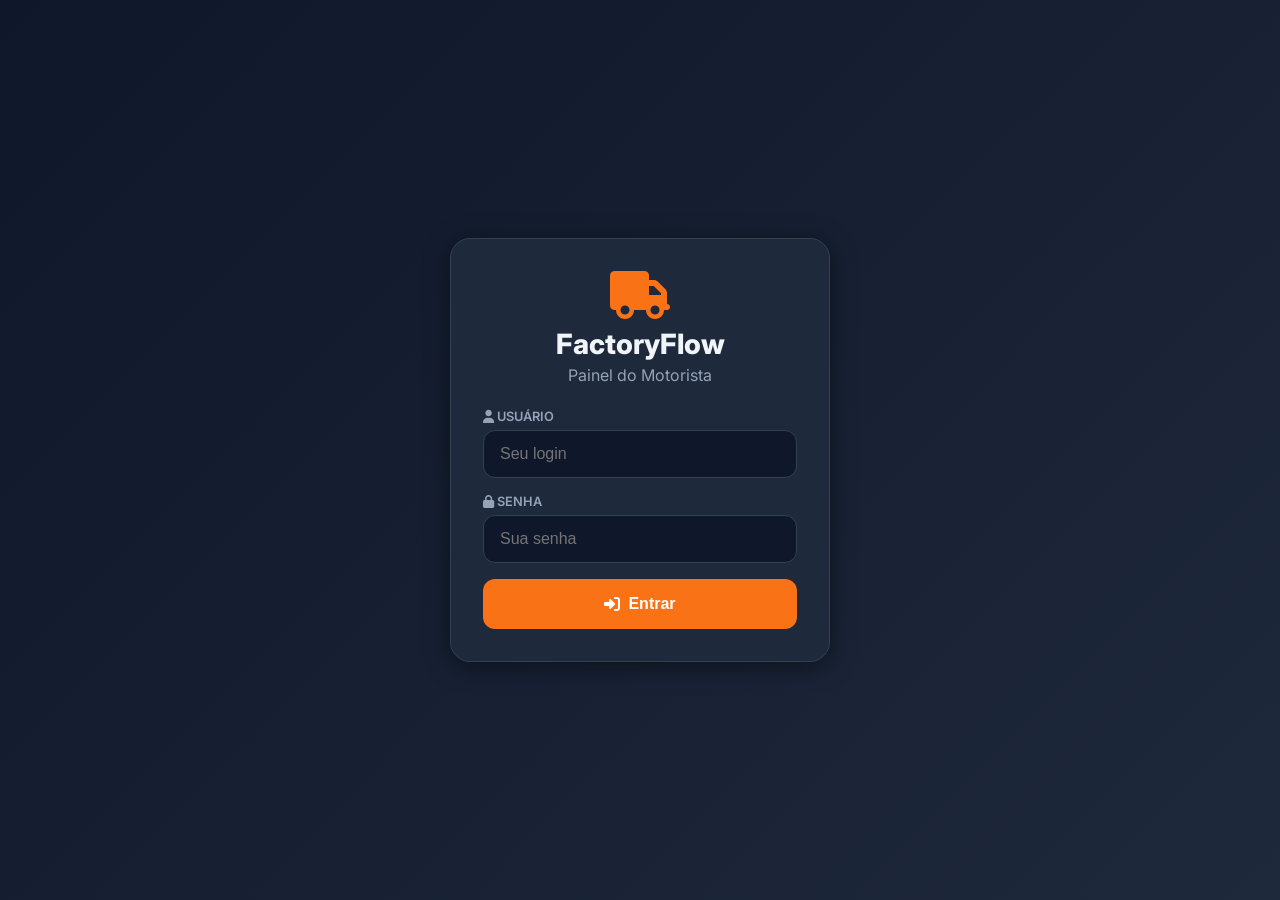
==== driver.html @ 695cf926 "Snapshot inicial do frontend FactoryFlow" ====
<!DOCTYPE html>
<html lang="pt-BR">
<head>
  <meta charset="UTF-8" />
  <meta name="viewport" content="width=device-width, initial-scale=1.0, maximum-scale=1.0, user-scalable=no" />
  <title>FactoryFlow – Motorista</title>
  <link rel="stylesheet" href="https://cdn.jsdelivr.net/npm/@fortawesome/fontawesome-free@6.4.0/css/all.min.css" />
  <link href="https://fonts.googleapis.com/css2?family=Inter:wght@400;500;600;700;800&display=swap" rel="stylesheet" />
  <style>
    :root {
      --bg:#0f172a; --bg2:#1e293b; --bg3:#263249; --border:#334155;
      --text:#f1f5f9; --text2:#94a3b8; --blue:#3b82f6; --green:#22c55e;
      --yellow:#f59e0b; --red:#ef4444; --orange:#f97316; --radius:12px;
    }
    * { box-sizing:border-box; margin:0; padding:0; }
    body { font-family:'Inter',sans-serif; background:var(--bg); color:var(--text); min-height:100vh; }

    /* LOGIN */
    #driverLogin {
      display:flex; align-items:center; justify-content:center;
      min-height:100vh;
      background:linear-gradient(135deg,#0f172a 0%,#1e293b 100%);
      padding:1.5rem;
    }
    .login-card {
      background:var(--bg2); border:1px solid var(--border);
      border-radius:20px; padding:2rem; width:100%; max-width:380px;
      box-shadow:0 4px 24px rgba(0,0,0,.5);
    }
    .login-logo { text-align:center; margin-bottom:1.5rem; }
    .login-logo i { font-size:3rem; color:var(--orange); }
    .login-logo h1 { font-size:1.75rem; font-weight:800; margin-top:.5rem; }
    .login-logo p  { color:var(--text2); margin-top:.25rem; }
    .form-group { margin-bottom:1rem; }
    .form-group label { display:block; font-size:.8rem; font-weight:600; color:var(--text2); margin-bottom:.375rem; text-transform:uppercase; }
    .form-group input {
      width:100%; background:var(--bg); border:1px solid var(--border); color:var(--text);
      padding:.875rem 1rem; border-radius:var(--radius); font-size:1rem;
    }
    .form-group input:focus { outline:none; border-color:var(--orange); }
    .btn-login {
      width:100%; background:var(--orange); color:white; border:none;
      padding:1rem; border-radius:var(--radius); font-size:1rem; font-weight:700;
      cursor:pointer; display:flex; align-items:center; justify-content:center; gap:.5rem;
    }
    .btn-login:disabled { opacity:.6; }
    .login-error { background:rgba(239,68,68,.1); border:1px solid var(--red); color:var(--red); padding:.75rem; border-radius:8px; margin-bottom:1rem; font-size:.875rem; }

    /* APP */
    #driverApp { display:none; flex-direction:column; min-height:100vh; }
    .driver-header {
      background:var(--bg2); border-bottom:1px solid var(--border);
      padding:1rem 1.25rem;
      display:flex; align-items:center; justify-content:space-between;
      position:sticky; top:0; z-index:100;
    }
    .driver-header-name { font-size:1.1rem; font-weight:700; }
    .driver-header-greeting { font-size:.8rem; color:var(--text2); }
    .header-right { display:flex; align-items:center; gap:.75rem; }
    .live-dot-small {
      width:8px; height:8px; background:var(--green); border-radius:50%;
      animation:pulse 2s infinite;
    }
    @keyframes pulse { 0%,100%{opacity:1} 50%{opacity:.4} }
    .btn-logout-driver {
      background:rgba(239,68,68,.1); border:1px solid rgba(239,68,68,.3);
      color:var(--red); padding:.5rem .75rem; border-radius:8px;
      font-size:.8rem; cursor:pointer; font-weight:600;
    }

    .driver-content { padding:1.25rem; max-width:480px; margin:0 auto; flex:1; }

    /* Route selector */
    .route-selector { margin-bottom:1.25rem; }
    .route-selector label { font-size:.8rem; font-weight:600; color:var(--text2); text-transform:uppercase; margin-bottom:.5rem; display:block; }
    .route-selector select {
      width:100%; background:var(--bg2); border:1px solid var(--border); color:var(--text);
      padding:.875rem 1rem; border-radius:var(--radius); font-size:1rem;
    }

    /* Status bar */
    .route-status-bar {
      background:var(--bg2); border:1px solid var(--border); border-radius:var(--radius);
      padding:1rem; margin-bottom:1.5rem; display:flex; justify-content:space-around;
    }
    .route-stat { text-align:center; }
    .route-stat-num { font-size:1.75rem; font-weight:800; }
    .route-stat-label { font-size:.72rem; color:var(--text2); text-transform:uppercase; margin-top:.2rem; }

    /* Stops */
    .stops-list { display:flex; flex-direction:column; gap:.875rem; }
    .stop-card {
      background:var(--bg2); border:1px solid var(--border); border-radius:var(--radius); overflow:hidden;
      transition:border-color .2s;
    }
    .stop-card.stop-next { border-color:var(--orange); }
    .stop-card.stop-done { opacity:.6; }
    .stop-header { padding:.875rem 1rem; display:flex; align-items:center; gap:.875rem; }
    .stop-sequence {
      width:40px; height:40px; border-radius:50%;
      display:flex; align-items:center; justify-content:center;
      font-size:1.1rem; font-weight:800; flex-shrink:0;
      background:var(--blue); color:white;
    }
    .stop-card.stop-next .stop-sequence { background:var(--orange); }
    .stop-card.stop-done .stop-sequence { background:var(--green); }
    .stop-header-info { flex:1; }
    .stop-client { font-size:1rem; font-weight:700; }
    .stop-card.stop-next .stop-client { color:var(--orange); }
    .stop-city { font-size:.85rem; color:var(--text2); margin-top:.15rem; }
    .next-badge { background:var(--orange); color:white; font-size:.7rem; font-weight:700; padding:.2rem .6rem; border-radius:10px; }

    .stop-body { padding:0 1rem 1rem; }
    .stop-details { display:grid; grid-template-columns:1fr 1fr; gap:.5rem; margin-bottom:.875rem; }
    .stop-detail { background:var(--bg3); border-radius:8px; padding:.625rem .75rem; }
    .stop-detail-label { font-size:.7rem; color:var(--text2); text-transform:uppercase; margin-bottom:.2rem; }
    .stop-detail-value { font-size:.9rem; font-weight:600; }
    .stop-address { display:flex; align-items:flex-start; gap:.5rem; background:var(--bg3); border-radius:8px; padding:.625rem .75rem; font-size:.875rem; margin-bottom:.875rem; }
    .stop-address i { color:var(--red); margin-top:.1rem; flex-shrink:0; }
    .stop-actions { display:flex; gap:.625rem; }
    .btn-maps {
      flex:1; background:rgba(59,130,246,.15); border:1px solid rgba(59,130,246,.4);
      color:var(--blue); padding:.75rem; border-radius:var(--radius);
      font-size:.875rem; font-weight:600; cursor:pointer;
      display:flex; align-items:center; justify-content:center; gap:.5rem; text-decoration:none;
    }
    .btn-confirm {
      flex:2; background:var(--green); border:none; color:white;
      padding:.75rem; border-radius:var(--radius); font-size:.875rem; font-weight:700;
      cursor:pointer; display:flex; align-items:center; justify-content:center; gap:.5rem;
    }
    .btn-confirm:disabled { opacity:.6; }
    .stop-done-badge {
      background:rgba(34,197,94,.1); border:1px solid rgba(34,197,94,.3); color:var(--green);
      padding:.75rem; border-radius:var(--radius); text-align:center;
      font-size:.875rem; font-weight:600; display:flex; align-items:center; justify-content:center; gap:.5rem;
    }
    .no-routes { text-align:center; padding:3rem; color:var(--text2); }
    .no-routes i { font-size:3.5rem; opacity:.3; margin-bottom:1rem; display:block; }
    .route-complete { text-align:center; padding:2rem 1rem; }
    .route-complete i { font-size:4rem; color:var(--green); margin-bottom:1rem; display:block; }
    .route-complete h2 { font-size:1.5rem; font-weight:800; margin-bottom:.5rem; }
    .route-complete p { color:var(--text2); }

    /* Loading */
    #loadingOverlay {
      display:none; position:fixed; inset:0; background:rgba(0,0,0,.7);
      z-index:9999; align-items:center; justify-content:center;
    }
    .loading-box { text-align:center; }
    .loading-spinner {
      width:48px; height:48px; border:4px solid rgba(255,255,255,.2);
      border-top-color:var(--orange); border-radius:50%;
      animation:spin .8s linear infinite; margin:0 auto 1rem;
    }
    @keyframes spin { to { transform:rotate(360deg); } }
    .loading-text { color:white; font-weight:600; }
  </style>
</head>
<body>

<div id="loadingOverlay">
  <div class="loading-box">
    <div class="loading-spinner"></div>
    <div class="loading-text">Carregando...</div>
  </div>
</div>

<!-- LOGIN -->
<div id="driverLogin">
  <div class="login-card">
    <div class="login-logo">
      <i class="fas fa-truck"></i>
      <h1>FactoryFlow</h1>
      <p>Painel do Motorista</p>
    </div>
    <div id="driverLoginError" class="login-error" style="display:none">
      <i class="fas fa-exclamation-triangle"></i> Usuário ou senha inválidos
    </div>
    <form onsubmit="loginDriver(event)">
      <div class="form-group">
        <label><i class="fas fa-user"></i> Usuário</label>
        <input type="text" id="driverLoginUser" placeholder="Seu login" required autocomplete="username" />
      </div>
      <div class="form-group">
        <label><i class="fas fa-lock"></i> Senha</label>
        <input type="password" id="driverLoginPass" placeholder="Sua senha" required autocomplete="current-password" />
      </div>
      <button type="submit" id="btnLoginDriver" class="btn-login">
        <i class="fas fa-sign-in-alt"></i> Entrar
      </button>
    </form>
  </div>
</div>

<!-- APP -->
<div id="driverApp">
  <div class="driver-header">
    <div>
      <div class="driver-header-greeting">Olá,</div>
      <div class="driver-header-name" id="driverName">Motorista</div>
    </div>
    <div class="header-right">
      <div class="live-dot-small" title="Atualização automática"></div>
      <button onclick="logoutDriver()" class="btn-logout-driver"><i class="fas fa-sign-out-alt"></i> Sair</button>
    </div>
  </div>
  <div class="driver-content">
    <div id="driverContent"></div>
  </div>
</div>

<script>
// ===================================================
// DRIVER.JS – Painel do Motorista (via API compartilhada)
// ===================================================

let driverUser = null;
let _driverPollInterval = null;

const DRIVER_AUTH_API = 'https://paintlab-backend-production.up.railway.app';
const DRIVER_DATA_API = 'https://app-producao-backend-production.up.railway.app';

// Token fixo do backend FactoryFlow/Produção.
// Esse backend usa FACTORYFLOW_API_TOKEN, não o JWT do PaintLab.
const FACTORYFLOW_API_TOKEN = 'INDUSCOLORSECURE9xA82kLmP2026';

function getDriverHeaders(extra = {}) {
  const jwt = sessionStorage.getItem('ff_token') || localStorage.getItem('ff_token') || '';
  return {
    ...extra,
    'Authorization': `Bearer ${jwt || FACTORYFLOW_API_TOKEN}`,
    'X-API-Key': FACTORYFLOW_API_TOKEN
  };
}

// ---- API helpers ----
async function driverApiGet(table, params = {}) {
  const qs = new URLSearchParams({ limit: 500, ...params }).toString();

  const res = await fetch(`${DRIVER_DATA_API}/api/tables/${table}?${qs}`, {
    headers: getDriverHeaders()
  });

  if (!res.ok) {
    const txt = await res.text().catch(() => '');
    throw new Error(`GET ${table} falhou (${res.status}) ${txt}`);
  }

  const json = await res.json();
  return json.data || [];
}

async function driverApiPut(table, id, data) {
  const res = await fetch(`${DRIVER_DATA_API}/api/tables/${table}/${id}`, {
    method: 'PUT',
    headers: getDriverHeaders({ 'Content-Type': 'application/json' }),
    body: JSON.stringify(data)
  });

  if (!res.ok) {
    const txt = await res.text().catch(() => '');
    throw new Error(`PUT ${table}/${id} falhou (${res.status}) ${txt}`);
  }

  return await res.json();
}


// ---- Produção/MySQL bridge helpers ----
// Os lotes manuais não ficam em ff_lots; eles vêm da tabela producao_lotes.
// Por isso, quando o motorista confirma entrega, precisamos atualizar também /api/producao/:id.
async function driverProductionGet(params = {}) {
  const qs = new URLSearchParams({ limit: 2000, ...params }).toString();
  const res = await fetch(`${DRIVER_DATA_API}/api/producao?${qs}`, {
    headers: getDriverHeaders()
  });

  if (!res.ok) {
    const txt = await res.text().catch(() => '');
    throw new Error(`GET producao falhou (${res.status}) ${txt}`);
  }

  const json = await res.json().catch(() => ({}));
  return json.data || [];
}

async function driverProductionPatch(id, data) {
  const res = await fetch(`${DRIVER_DATA_API}/api/producao/${id}`, {
    method: 'PATCH',
    headers: getDriverHeaders({ 'Content-Type': 'application/json' }),
    body: JSON.stringify(data)
  });

  if (!res.ok) {
    const txt = await res.text().catch(() => '');
    throw new Error(`PATCH producao/${id} falhou (${res.status}) ${txt}`);
  }

  return await res.json().catch(() => ({}));
}

function deserializeProductionLot(row) {
  const setor = String(row.setor_atual || '').trim().toLowerCase() || 'pronto';
  return {
    id: 'bridge_' + row.id,
    _source: 'mysql',
    _bridgeId: row.id,
    number: String(row.op || row.numero_pedido || ''),
    op: String(row.op || ''),
    orderId: 'bridge_order_' + String(row.numero_pedido || ''),
    orderNumber: String(row.numero_pedido || ''),
    pedido: String(row.numero_pedido || ''),
    pits_numero: String(row.numero_pedido || ''),
    client: String(row.cliente_nome || ''),
    cliente: String(row.cliente_nome || ''),
    city: String(row.cliente_cidade || ''),
    address: [row.cliente_endereco, row.cliente_bairro].filter(Boolean).join(', '),
    productCode: String(row.produto_codigo || ''),
    productType: String(row.tipo_lote || 'tinta').toLowerCase(),
    paint: String(row.produto_nome || row.produto_codigo || ''),
    qty: Number(row.quantidade) || 0,
    unit: 'Kg',
    priority: String(row.prioridade || 'normal').toLowerCase(),
    sector: setor,
    lotStatus: String(row.ff_lotStatus || '').trim() || (setor === 'entregue' ? 'finalizado' : 'idle'),
    deliveredAt: row.deliveredAt || null,
    history: []
  };
}

function showLoading(v) {
  document.getElementById('loadingOverlay').style.display = v ? 'flex' : 'none';
}

function deserializeRoute(row) {
  let lots = [];
  try { lots = typeof row.lots === 'string' ? JSON.parse(row.lots) : (row.lots || []); } catch(e) {}
  return { ...row, lots, createdAt: Number(row.createdAt)||0, departureTime: row.departureTime ? Number(row.departureTime) : null };
}

function deserializeLot(row) {
  let history = [];
  try { history = typeof row.history === 'string' ? JSON.parse(row.history) : (row.history || []); } catch(e) {}
  return { ...row, history, skipColor: row.skipColor===true||row.skipColor==='true', qty: Number(row.qty)||0 };
}

// ---- LOGIN ----
async function loginDriver(e) {
  e.preventDefault();

  const login = document.getElementById('driverLoginUser').value.trim().toLowerCase();
  const pass  = document.getElementById('driverLoginPass').value;
  const btn   = document.getElementById('btnLoginDriver');

  btn.disabled = true;
  btn.innerHTML = '<i class="fas fa-spinner fa-spin"></i> Entrando...';
  showLoading(true);

  try {
    const res = await fetch(`${DRIVER_AUTH_API}/api/login`, {
      method: 'POST',
      headers: { 'Content-Type': 'application/json' },
      body: JSON.stringify({ usuario: login, senha: pass })
    });

    const data = await res.json().catch(() => ({}));

    if (!res.ok || !data.ok || !data.user) {
      document.getElementById('driverLoginError').innerHTML =
        '<i class="fas fa-exclamation-triangle"></i> Usuário ou senha inválidos';
      document.getElementById('driverLoginError').style.display = 'block';
      return;
    }

    const user = data.user;
    const acesso = String(user.acesso_factoryflow || user.role || '').toLowerCase();

    if (acesso !== 'motorista' && acesso !== 'driver') {
      document.getElementById('driverLoginError').innerHTML =
        '<i class="fas fa-exclamation-triangle"></i> Este usuário não tem acesso ao painel do motorista.';
      document.getElementById('driverLoginError').style.display = 'block';
      return;
    }

    sessionStorage.setItem('ff_token', data.token || '');
    sessionStorage.setItem('ff_user', JSON.stringify(user));
    sessionStorage.setItem('ff_driver', JSON.stringify(user));

    document.getElementById('driverLoginError').style.display = 'none';

    driverUser = {
      id: user.id,
      name: user.nome || user.name || user.usuario || 'Motorista',
      login: user.usuario || login,
      role: 'driver'
    };

    showDriverApp();

  } catch(err) {
    alert('Erro de conexão: ' + err.message);
  } finally {
    btn.disabled = false;
    btn.innerHTML = '<i class="fas fa-sign-in-alt"></i> Entrar';
    showLoading(false);
  }
}

function logoutDriver() {
  if (_driverPollInterval) clearInterval(_driverPollInterval);

  try {
    sessionStorage.removeItem('ff_user');
    sessionStorage.removeItem('ff_token');
    sessionStorage.removeItem('ff_driver');
  } catch (_) {}

  driverUser = null;
  document.getElementById('driverApp').style.display = 'none';
  document.getElementById('driverLogin').style.display = 'flex';
}

async function showDriverApp() {
  document.getElementById('driverLogin').style.display = 'none';
  document.getElementById('driverApp').style.display = 'flex';
  document.getElementById('driverName').textContent = driverUser.name;
  await renderDriverContent();
  startDriverPolling();
}

// ---- POLLING em tempo real ----
function startDriverPolling() {
  if (_driverPollInterval) clearInterval(_driverPollInterval);
  _driverPollInterval = setInterval(async () => {
    try {
      await renderDriverContent(true); // silent = true
    } catch(e) {}
  }, 8000);
}

// ---- RENDER ----
async function renderDriverContent(silent = false) {
  if (!silent) showLoading(true);
  try {
    const [routesRaw] = await Promise.all([
      driverApiGet('ff_routes')
    ]);
    const routes = routesRaw
  .map(deserializeRoute)
  .filter(r => {
    const sameId =
      String(r.driverId || '') === String(driverUser.id || '');

    const sameName =
      String(r.driverName || '').trim().toLowerCase() ===
      String(driverUser.name || '').trim().toLowerCase();

    return (sameId || sameName) && r.status !== 'completed';
  });

    const content = document.getElementById('driverContent');

    if (routes.length === 0) {
      const completedCount = routesRaw
        .map(deserializeRoute)
        .filter(r => {
          const sameId =
            String(r.driverId || '') === String(driverUser.id || '');

          const sameName =
            String(r.driverName || '').trim().toLowerCase() ===
            String(driverUser.name || '').trim().toLowerCase();

          return (sameId || sameName) && r.status === 'completed';
        }).length;
      content.innerHTML = `
        <div class="no-routes">
          <i class="fas fa-truck"></i>
          <h3>Nenhuma entrega para hoje</h3>
          <p style="margin-top:.5rem">Você não possui rotas ativas no momento.</p>
          ${completedCount > 0 ? `<p style="margin-top:1rem;color:var(--green)"><i class="fas fa-check-circle"></i> ${completedCount} rota(s) concluída(s)</p>` : ''}
        </div>`;
      return;
    }

    // Guarda rotas em memória para usar em confirmDelivery
    window._driverRoutes = routes;

    let html = '';
    if (routes.length > 1) {
      html += `<div class="route-selector">
        <label><i class="fas fa-route"></i> Selecionar Rota</label>
        <select id="routeSelect" onchange="renderRouteDetail(this.value)">
          ${routes.map(r=>`<option value="${r.id}">Rota de ${formatDT(r.createdAt)} – ${r.lots.length} pedido(s)</option>`).join('')}
        </select>
      </div>`;
    }
    html += `<div id="routeDetail"></div>`;
    content.innerHTML = html;
    renderRouteDetail(routes[0].id);

  } catch(err) {
    if (!silent) alert('Erro ao carregar entregas: ' + err.message);
  } finally {
    if (!silent) showLoading(false);
  }
}

function htmlSafe(v) {
  return String(v ?? '')
    .replace(/&/g, '&amp;')
    .replace(/</g, '&lt;')
    .replace(/>/g, '&gt;')
    .replace(/"/g, '&quot;')
    .replace(/'/g, '&#039;');
}

function getStopKey(stop) {
  return String(stop.orderKey || stop.orderNumber || stop.lotId || stop.number || '').trim();
}

function getStopLotIds(stop) {
  if (Array.isArray(stop.lotIds)) return stop.lotIds.map(String);
  if (typeof stop.lotIds === 'string' && stop.lotIds.trim()) {
    try {
      const parsed = JSON.parse(stop.lotIds);
      if (Array.isArray(parsed)) return parsed.map(String);
    } catch (_) {
      return stop.lotIds.split(',').map(x => x.trim()).filter(Boolean).map(String);
    }
  }
  if (stop.lotId) return [String(stop.lotId)];
  return [];
}

function sameTextDriver(a, b) {
  return String(a || '').trim().toLowerCase() === String(b || '').trim().toLowerCase();
}

function lotBelongsToStop(lot, stop) {
  const lotIds = getStopLotIds(stop);
  if (lotIds.length && lotIds.includes(String(lot.id))) return true;

  const orderKeys = [stop.orderKey, stop.orderNumber, stop.number]
    .map(v => String(v || '').trim())
    .filter(Boolean);

  const lotOrderKeys = [lot.orderNumber, lot.pedido, lot.pits_numero, lot.orderId, lot.pedidoNumero]
    .map(v => String(v || '').trim())
    .filter(Boolean);

  if (orderKeys.length && lotOrderKeys.some(k => orderKeys.includes(k))) return true;

  // Fallback para rotas antigas: mesmo cliente em entrega/pronto, quando não veio lotIds.
  if (!lotIds.length && sameTextDriver(lot.client || lot.cliente, stop.client) && ['entrega','pronto'].includes(String(lot.sector || '').toLowerCase())) {
    return true;
  }

  return false;
}

function getStopLotNumbers(stop) {
  if (Array.isArray(stop.lotNumbers) && stop.lotNumbers.length) return stop.lotNumbers.map(String);
  if (stop.number) return [String(stop.number)];
  return [];
}

function renderRouteDetail(routeId) {
  const routes = window._driverRoutes || [];
  const route  = routes.find(r => r.id === routeId);
  if (!route) return;

  const div     = document.getElementById('routeDetail');
  const stops   = Array.isArray(route.lots) ? route.lots : [];
  const total   = stops.length;
  const isDeliveredStop = (s) => String(s.status || '').toLowerCase() === 'delivered' || !!s.deliveredAt;
  const done    = stops.filter(isDeliveredStop).length;
  const pending = stops.filter(s => !isDeliveredStop(s));
  const nextKey = pending.length ? getStopKey(pending[0]) : '';

  if (done === total && total > 0) {
    div.innerHTML = `
      <div class="route-complete">
        <i class="fas fa-check-circle"></i>
        <h2>Rota Concluída!</h2>
        <p>Todos os ${total} pedido(s) foram entregues com sucesso.</p>
      </div>`;
    return;
  }

  div.innerHTML = `
    <div class="route-status-bar">
      <div class="route-stat"><div class="route-stat-num" style="color:var(--blue)">${total}</div><div class="route-stat-label">Pedidos</div></div>
      <div class="route-stat"><div class="route-stat-num" style="color:var(--green)">${done}</div><div class="route-stat-label">Entregues</div></div>
      <div class="route-stat"><div class="route-stat-num" style="color:var(--orange)">${total-done}</div><div class="route-stat-label">Pendentes</div></div>
    </div>
    <div class="stops-list">
      ${stops.map(stop => buildStopCard(stop, nextKey, route.id)).join('')}
    </div>`;
}

function buildStopCard(stop, nextKey, routeId) {
  const stopKey = getStopKey(stop);
  const isStopDelivered = String(stop.status || '').toLowerCase() === 'delivered' || !!stop.deliveredAt;
  const isNext = !isStopDelivered && stopKey === nextKey;
  const isDone = isStopDelivered;
  const pColors = { normal:'var(--green)', urgent:'var(--yellow)', sameday:'var(--red)' };
  const pLabels = { normal:'Normal', urgent:'Urgente', sameday:'Mesmo Dia' };
  const lotNumbers = getStopLotNumbers(stop);
  const lotIds = getStopLotIds(stop);
  const orderNumber = stop.orderNumber || stop.orderKey || stop.number || stopKey;
  const mapsUrl = stop.address
    ? `https://www.google.com/maps/search/?api=1&query=${encodeURIComponent((stop.address||'')+', '+(stop.city||''))}`
    : `https://www.google.com/maps/search/?api=1&query=${encodeURIComponent(stop.city||'')}`;

  return `
    <div class="stop-card ${isNext?'stop-next':isDone?'stop-done':''}">
      <div class="stop-header">
        <div class="stop-sequence">
          ${isDone ? '<i class="fas fa-check"></i>' : stop.sequence}
        </div>
        <div class="stop-header-info">
          <div class="stop-client">Pedido #${htmlSafe(orderNumber)} – ${htmlSafe(stop.client)}</div>
          <div class="stop-city"><i class="fas fa-map-pin" style="color:var(--red)"></i> ${htmlSafe(stop.city||'–')}</div>
        </div>
        ${isNext ? '<span class="next-badge">PRÓXIMO</span>' : ''}
        ${isDone ? '<i class="fas fa-check-circle" style="color:var(--green);font-size:1.5rem"></i>' : ''}
      </div>
      <div class="stop-body">
        <div class="stop-details">
          <div class="stop-detail">
            <div class="stop-detail-label">Produtos</div>
            <div class="stop-detail-value">${htmlSafe(stop.paint || 'Pedido completo')}</div>
          </div>
          <div class="stop-detail">
            <div class="stop-detail-label">Quantidade total</div>
            <div class="stop-detail-value">${htmlSafe(String(stop.qty || 0))} ${htmlSafe(stop.unit || 'Kg')}</div>
          </div>
          <div class="stop-detail">
            <div class="stop-detail-label">Pedido</div>
            <div class="stop-detail-value">#${htmlSafe(orderNumber)}</div>
          </div>
          <div class="stop-detail">
            <div class="stop-detail-label">Lotes do pedido</div>
            <div class="stop-detail-value">${htmlSafe(lotNumbers.join(', ') || `${lotIds.length} lote(s)`)}</div>
          </div>
          <div class="stop-detail">
            <div class="stop-detail-label">Prioridade</div>
            <div class="stop-detail-value" style="color:${pColors[stop.priority]||'inherit'}">${pLabels[stop.priority]||'–'}</div>
          </div>
        </div>
        <div class="stop-address">
          <i class="fas fa-map-marker-alt"></i>
          <span>${htmlSafe(stop.address || stop.city || 'Endereço não informado')}</span>
        </div>
        ${isDone
          ? `<div class="stop-done-badge"><i class="fas fa-check-circle"></i> Pedido entregue em ${formatDT(stop.deliveredAt)}</div>`
          : `<div class="stop-actions">
              <a href="${mapsUrl}" target="_blank" class="btn-maps"><i class="fas fa-map"></i> Abrir no Maps</a>
              <button id="btnConfirm_${htmlSafe(stopKey)}" onclick="confirmDeliveryOrder('${htmlSafe(routeId)}','${htmlSafe(stopKey)}')" class="btn-confirm">
                <i class="fas fa-check"></i> Confirmar Pedido Entregue
              </button>
            </div>`
        }
      </div>
    </div>`;
}

function driverGetBridgeIdsFromStop(stop) {
  const ids = getStopLotIds(stop);
  return ids
    .map(id => String(id || '').replace(/^bridge_/, '').trim())
    .filter(id => /^\d+$/.test(id));
}

async function confirmDeliveryOrder(routeId, stopKey) {
  const btn = document.getElementById(`btnConfirm_${stopKey}`);
  if (btn) {
    btn.disabled = true;
    btn.innerHTML = '<i class="fas fa-spinner fa-spin"></i> Confirmando...';
  }

  const routes = window._driverRoutes || [];
  let route = routes.find(r => String(r.id) === String(routeId));

  try {
    // Usa primeiro a rota que já está carregada na tela.
    // Isso evita buscar ff_routes antes de mudar o visual para o motorista.
    if (!route) {
      const routesRaw = await driverApiGet('ff_routes');
      route = routesRaw.map(deserializeRoute).find(r => String(r.id) === String(routeId));
    }

    if (!route) throw new Error('Rota não encontrada');

    const stop = (route.lots || []).find(s => String(getStopKey(s)) === String(stopKey));
    if (!stop) throw new Error('Pedido/parada não encontrado na rota');

    const now = Date.now();

    // 1) Atualização visual imediata.
    // O motorista não precisa esperar todos os PATCHs dos lotes para ver o pedido concluído.
    stop.status = 'delivered';
    stop.deliveredAt = now;
    stop.deliveredBy = driverUser.name;
    stop.deliveredById = driverUser.id;

    const allStopsDelivered = (route.lots || []).length > 0 && (route.lots || []).every(s =>
      String(s.status || '').toLowerCase() === 'delivered' || !!s.deliveredAt
    );

    if (allStopsDelivered) {
      route.status = 'completed';
      route.completedAt = route.completedAt || now;
    } else {
      route.status = route.status || 'in_progress';
    }

    // Atualiza a memória local e redesenha na hora.
    window._driverRoutes = routes.map(r => String(r.id) === String(route.id) ? route : r);
    renderRouteDetail(route.id);

    // 2) Persistência em segundo plano.
    // Primeiro salva ff_routes, que é o que tira o pedido/rota da tela do motorista e atualiza a aba Entregas.
    const persistPromise = (async () => {
      await driverApiPut('ff_routes', route.id, {
        ...route,
        lots: JSON.stringify(route.lots || []),
        status: route.status,
        completedAt: route.completedAt || null,
        createdAt: Number(route.createdAt) || Date.now(),
        departureTime: route.departureTime ? Number(route.departureTime) : null
      });

      // 3) Atualiza producao_lotes.
      // Caminho rápido: usa stop.lotIds, sem buscar /api/producao inteiro.
      let bridgeIds = driverGetBridgeIdsFromStop(stop);

      // Fallback para rotas antigas sem lotIds: só aí busca a produção.
      if (!bridgeIds.length) {
        const productionRows = await driverProductionGet().catch(() => []);
        const allLots = productionRows.map(deserializeProductionLot);
        const lotsToUpdate = allLots.filter(l => lotBelongsToStop(l, stop));

        stop.lotIds = lotsToUpdate.map(l => String(l.id));
        stop.lotNumbers = lotsToUpdate.map(l => String(l.number || l.op || '')).filter(Boolean);
        bridgeIds = lotsToUpdate
          .map(l => String(l._bridgeId || '').trim())
          .filter(id => /^\d+$/.test(id));
      }

      const patchPayload = {
        setor_atual: 'entregue',
        status: 'finalizado',
        ff_lotStatus: 'finalizado',
        ff_sectorEnteredAt: now,
        ff_expedientePausedStatus: '',
        ff_workSessions: JSON.stringify([])
      };

      const results = await Promise.allSettled(
        bridgeIds.map(id => driverProductionPatch(id, patchPayload))
      );

      const failed = results.filter(r => r.status === 'rejected');
      if (failed.length) {
        console.warn('Alguns lotes não foram finalizados na produção:', failed);
      }
    })();

    // Não trava a tela esperando todos os lotes. Quando terminar, sincroniza silenciosamente.
    persistPromise
      .then(() => {
        setTimeout(() => renderDriverContent(true), 700);
      })
      .catch(err => {
        console.error('Erro ao persistir confirmação de entrega:', err);
        alert('A entrega apareceu como concluída na tela, mas houve erro ao salvar no servidor: ' + err.message);
        renderDriverContent(true).catch(() => {});
      });

  } catch(err) {
    if (btn) {
      btn.disabled = false;
      btn.innerHTML = '<i class="fas fa-check"></i> Confirmar Pedido Entregue';
    }
    alert('Erro ao confirmar entrega do pedido: ' + err.message);
  }
}

// Compatibilidade: se existir rota antiga por lote, ainda permite confirmar.
async function confirmDelivery(lotId, routeId) {
  return confirmDeliveryOrder(routeId, lotId);
}

// ---- UTILS ----
function formatDT(ts) {
  if (!ts) return '–';
  const dt = new Date(Number(ts));
  return dt.toLocaleDateString('pt-BR') + ' ' + dt.toLocaleTimeString('pt-BR',{hour:'2-digit',minute:'2-digit'});
}

// ---- STARTUP: reaproveita sessão criada no login principal ----
window.addEventListener('DOMContentLoaded', () => {
  try {
    const raw = sessionStorage.getItem('ff_driver') || sessionStorage.getItem('ff_user');
    const token = sessionStorage.getItem('ff_token');

    if (raw && token) {
      const user = JSON.parse(raw);
      const acesso = String(user.acesso_factoryflow || user.role || '').toLowerCase();

      if (acesso === 'motorista' || acesso === 'driver') {
        driverUser = {
          id: user.id,
          name: user.nome || user.name || user.usuario || 'Motorista',
          login: user.usuario || '',
          role: 'driver'
        };
        showDriverApp();
        return;
      }
    }
  } catch (_) {}

  document.getElementById('driverLogin').style.display = 'flex';
  document.getElementById('driverApp').style.display = 'none';
});
</script>
</body>
</html>
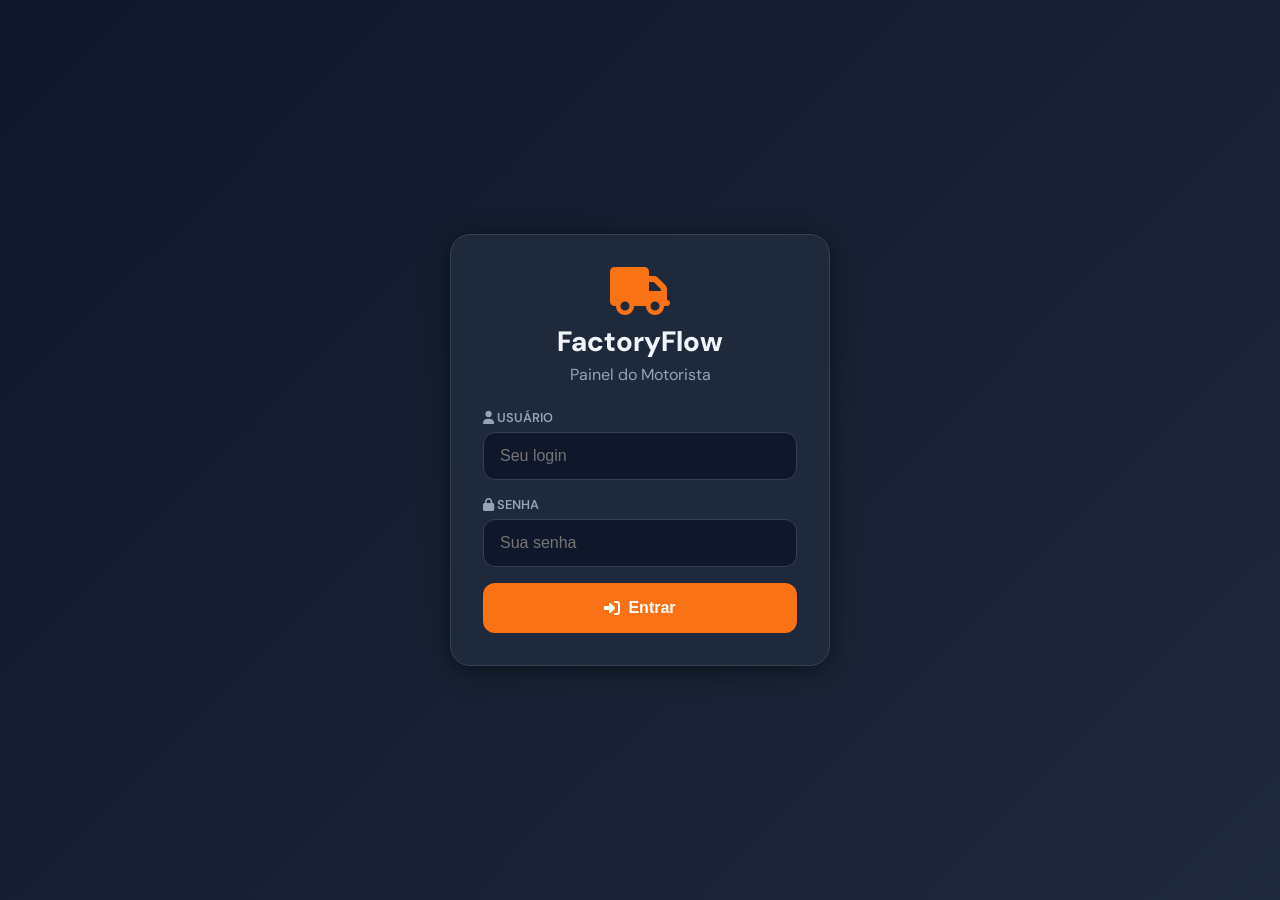
==== commit cad7113b: "font: trocar todas as fontes do projeto para DM Sans DM Sans é o equivalente gratuito mais próximo d" ====
--- a/driver.html
+++ b/driver.html
@@ -1,11 +1,19 @@
-<!DOCTYPE html>
+﻿<!DOCTYPE html>
 <html lang="pt-BR">
 <head>
   <meta charset="UTF-8" />
   <meta name="viewport" content="width=device-width, initial-scale=1.0, maximum-scale=1.0, user-scalable=no" />
   <title>FactoryFlow – Motorista</title>
+  <link rel="manifest" href="manifest.json" />
+  <meta name="theme-color" content="#144196" />
+  <meta name="mobile-web-app-capable" content="yes" />
+  <meta name="apple-mobile-web-app-capable" content="yes" />
+  <meta name="apple-mobile-web-app-status-bar-style" content="black-translucent" />
+  <meta name="apple-mobile-web-app-title" content="FactoryFlow" />
+  <link rel="icon" type="image/png" sizes="32x32" href="icons/icon-32.png" />
+  <link rel="apple-touch-icon" href="icons/icon-180.png" />
   <link rel="stylesheet" href="https://cdn.jsdelivr.net/npm/@fortawesome/fontawesome-free@6.4.0/css/all.min.css" />
-  <link href="https://fonts.googleapis.com/css2?family=Inter:wght@400;500;600;700;800&display=swap" rel="stylesheet" />
+  <link href="https://fonts.googleapis.com/css2?family=DM+Sans:ital,opsz,wght@0,9..40,300;0,9..40,400;0,9..40,500;0,9..40,600;0,9..40,700;0,9..40,800&display=swap" rel="stylesheet" />
   <style>
     :root {
       --bg:#0f172a; --bg2:#1e293b; --bg3:#263249; --border:#334155;
@@ -13,7 +21,7 @@
       --yellow:#f59e0b; --red:#ef4444; --orange:#f97316; --radius:12px;
     }
     * { box-sizing:border-box; margin:0; padding:0; }
-    body { font-family:'Inter',sans-serif; background:var(--bg); color:var(--text); min-height:100vh; }
+    body { font-family:'DM Sans', sans-serif; background:var(--bg); color:var(--text); min-height:100vh; }
 
     /* LOGIN */
     #driverLogin {
@@ -221,16 +229,13 @@
 const DRIVER_AUTH_API = 'https://paintlab-backend-production.up.railway.app';
 const DRIVER_DATA_API = 'https://app-producao-backend-production.up.railway.app';
 
-// Token fixo do backend FactoryFlow/Produção.
-// Esse backend usa FACTORYFLOW_API_TOKEN, não o JWT do PaintLab.
-const FACTORYFLOW_API_TOKEN = 'INDUSCOLORSECURE9xA82kLmP2026';
-
+// Autenticação do backend FactoryFlow/Produção via JWT salvo no login
+// (mesmo token emitido pelo backend do PaintLab e validado pelo FactoryFlow).
 function getDriverHeaders(extra = {}) {
   const jwt = sessionStorage.getItem('ff_token') || localStorage.getItem('ff_token') || '';
   return {
     ...extra,
-    'Authorization': `Bearer ${jwt || FACTORYFLOW_API_TOKEN}`,
-    'X-API-Key': FACTORYFLOW_API_TOKEN
+    ...(jwt ? { 'Authorization': `Bearer ${jwt}` } : {})
   };
 }
 
@@ -828,5 +833,12 @@
   document.getElementById('driverApp').style.display = 'none';
 });
 </script>
+<script>
+  if ('serviceWorker' in navigator) {
+    window.addEventListener('load', () => {
+      navigator.serviceWorker.register('sw.js').catch(() => {});
+    });
+  }
+</script>
 </body>
 </html>
